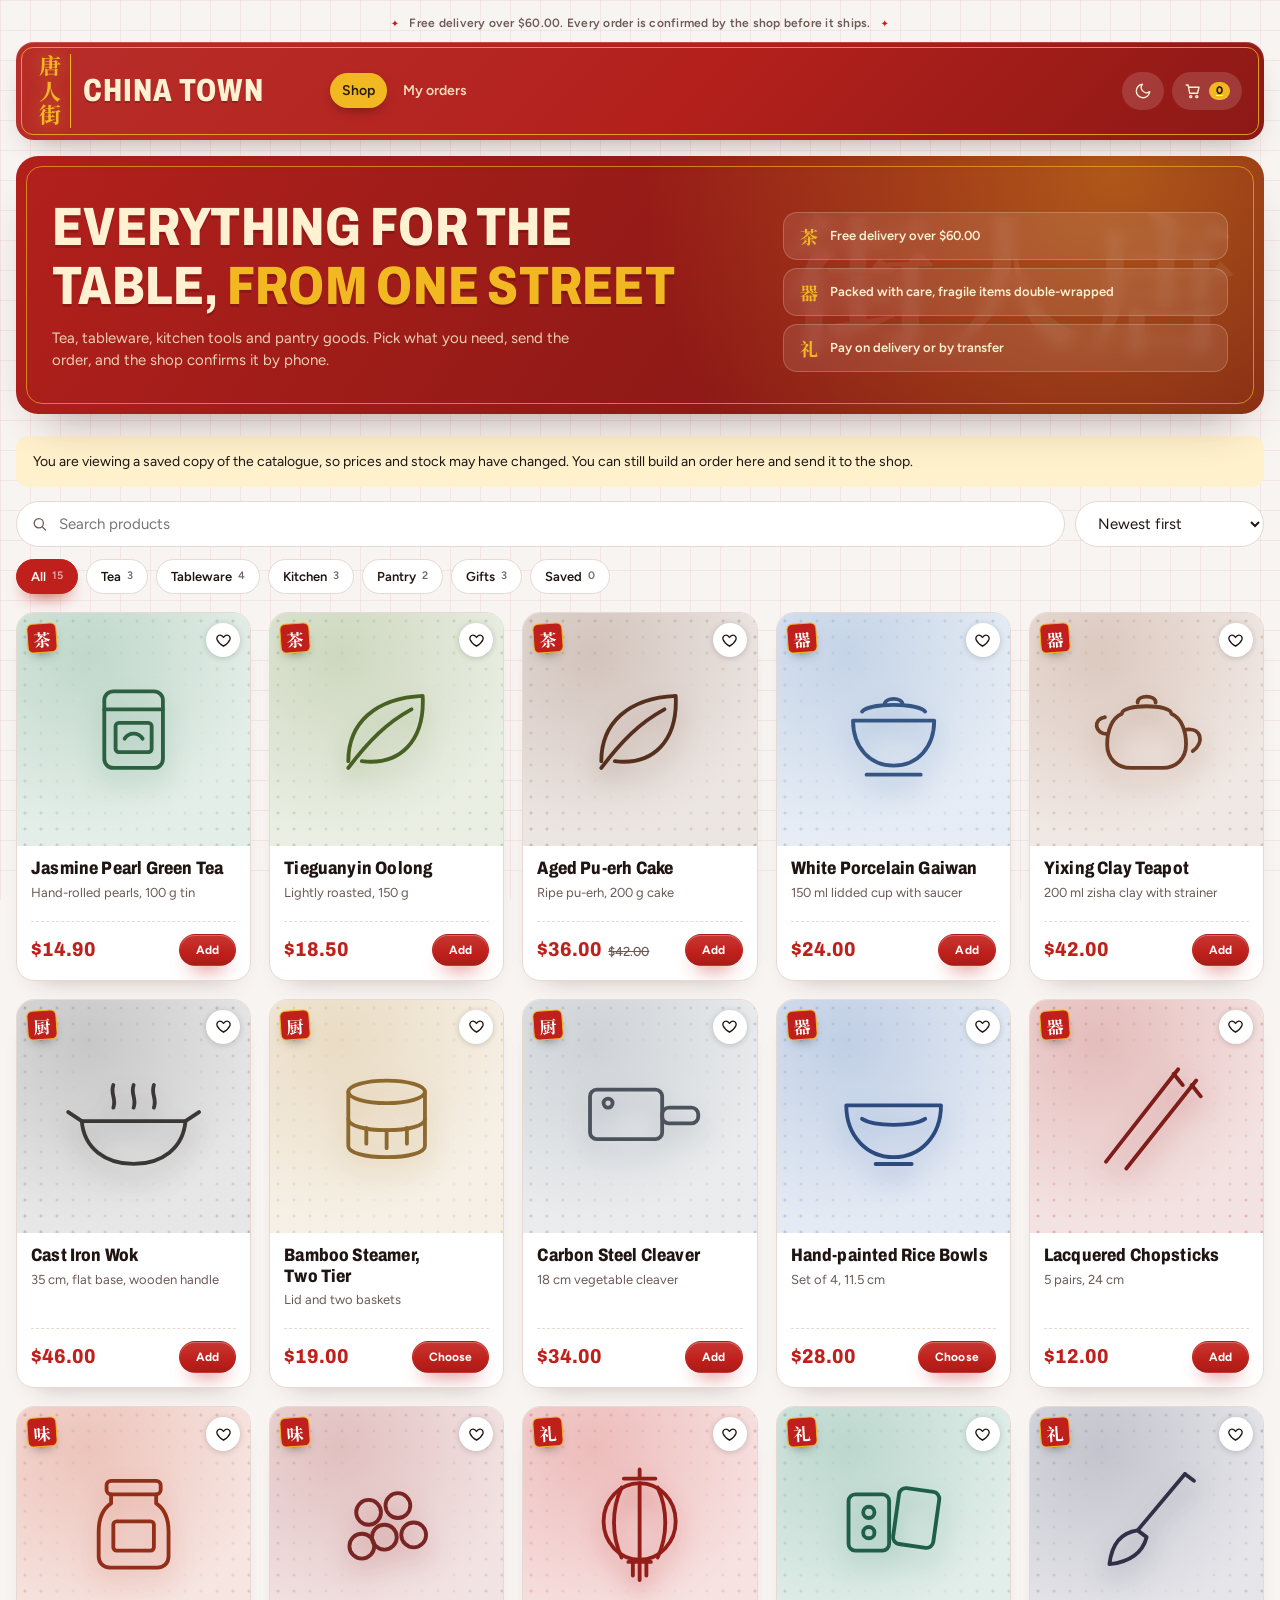
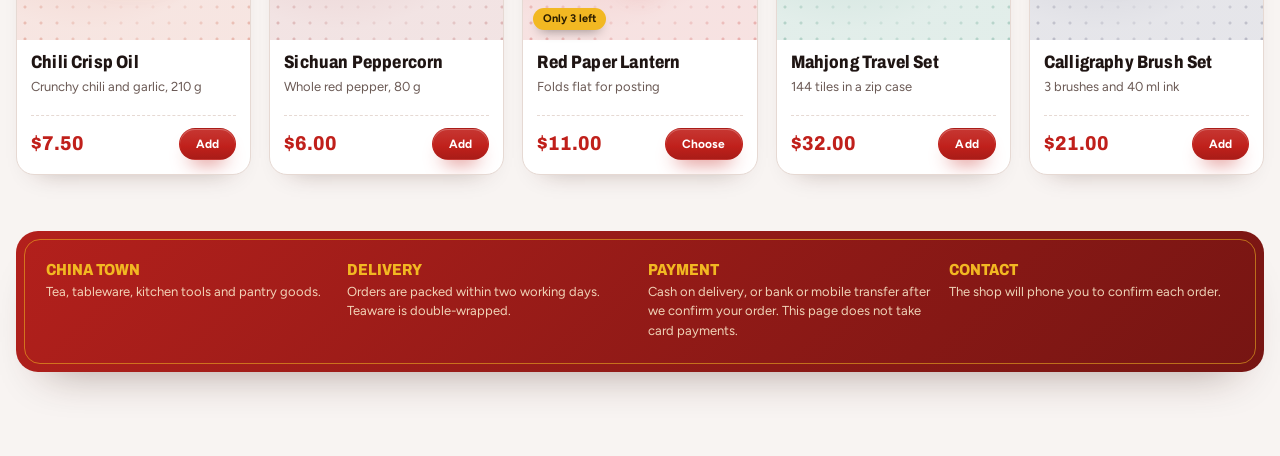
==== index.html @ dbf99645 "Add files via upload" ====
<!doctype html>
<html lang="en">
<head>
<meta charset="utf-8">
<meta name="viewport" content="width=device-width,initial-scale=1,viewport-fit=cover">
<title>China Town</title>
<meta name="description" content="China Town online shop: tea, tableware, kitchen tools and pantry goods.">
<link rel="stylesheet" href="https://fonts.googleapis.com/css2?family=Archivo:wdth,wght@62..125,500..900&family=Figtree:wght@400..700&display=swap">
<link rel="stylesheet" href="https://fonts.googleapis.com/css2?family=Noto+Serif+SC:wght@700&text=%E5%94%90%E4%BA%BA%E8%A1%97%E8%8C%B6%E5%99%A8%E5%8E%A8%E5%91%B3%E7%A4%BC%E5%93%81&display=swap">
<link rel="stylesheet" href="styles.css">
</head>
<body>
<div class="wrap" id="app"></div>
<dialog id="edDlg"></dialog>
<dialog id="cpDlg">
  <div class="dl">
    <h2>Copy details</h2>
    <p class="muted" style="margin:0">Your browser blocked the copy button. Select the text below and copy it.</p>
    <textarea id="cpTxt" rows="9" readonly></textarea>
    <div class="row"><button class="btn btn-line" id="cpClose">Close</button></div>
  </div>
</dialog>
<div id="toast" role="status"></div>
<button class="btn btn-red fab" id="fab" hidden></button>

<script src="app.js"></script>
</body>
</html>
---- styles.css ----
/* Page basics (the Claude viewer supplied these; standalone pages need them) */
:root{padding-top:env(safe-area-inset-top,0px);padding-bottom:env(safe-area-inset-bottom,0px)}
body{margin:0}
[hidden]{display:none!important}
img{max-width:100%}

/* Layout: red-and-gold shop sign header, category chips, 2 to 5 column product grid; product page is image left / buying panel right; admin mode adds tools on top of the same pages. */
:root{
  --bg:#f8f4f2; --panel:#ffffff; --panel2:#f1e9e5; --line:#e6d9d3;
  --ink:#1f1513; --muted:#6b5a55;
  --red:#c0201b; --red-ink:#ffffff; --gold:#f2b822; --gold-ink:#2a1c00; --jade:#0e6a55;
  --sign:#b3201c; --sign-ink:#fff1d2; --warn:#fff1cc; --err:#b3201c; --ok:#0e6a55;
  --font-display:'Archivo','Arial Narrow',Arial,sans-serif;
  --font-body:'Figtree','Segoe UI',system-ui,sans-serif;
  --font-cjk:'Noto Serif SC','Songti SC','SimSun',serif;
  color-scheme:light;
}
@media (prefers-color-scheme: dark){
  :root:not([data-theme="light"]){
    --bg:#150f0e; --panel:#201817; --panel2:#2a201e; --line:#3b2d2a;
    --ink:#f7ece6; --muted:#b5a199;
    --red:#d63a34; --red-ink:#ffffff; --gold:#f5c04a; --gold-ink:#2a1c00; --jade:#3bb596;
    --sign:#8f1713; --sign-ink:#ffeccb; --warn:#3a2d12; --err:#ff7a73; --ok:#3bb596;
    color-scheme:dark;
  }
}
:root[data-theme="dark"]{
  --bg:#150f0e; --panel:#201817; --panel2:#2a201e; --line:#3b2d2a;
  --ink:#f7ece6; --muted:#b5a199;
  --red:#d63a34; --red-ink:#ffffff; --gold:#f5c04a; --gold-ink:#2a1c00; --jade:#3bb596;
  --sign:#8f1713; --sign-ink:#ffeccb; --warn:#3a2d12; --err:#ff7a73; --ok:#3bb596;
  color-scheme:dark;
}
*{box-sizing:border-box}
body{margin:0;background:var(--bg);color:var(--ink);font:15px/1.5 var(--font-body);
  padding-block:0;padding-left:max(16px,env(safe-area-inset-left,0px));padding-right:max(16px,env(safe-area-inset-right,0px))}
.wrap{max-width:1280px;margin:0 auto;padding-bottom:84px}
button,input,select,textarea{font:inherit;color:inherit}
a{color:inherit}
:focus-visible{outline:2px solid var(--gold);outline-offset:2px}
h1,h2,h3{margin:0;font-family:var(--font-display);font-stretch:80%;font-weight:800;letter-spacing:.005em;text-wrap:balance;line-height:1.1}
.muted{color:var(--muted)}
.num{font-variant-numeric:tabular-nums}

/* ticker + sign */
.ticker{margin-top:10px;text-align:center;font-size:12px;color:var(--muted);padding:4px 8px}
header.top{margin-top:6px;background:var(--sign);color:var(--sign-ink);border-radius:16px;padding:12px 18px;display:flex;align-items:center;gap:14px 22px;flex-wrap:wrap;position:relative}
header.top::after{content:"";position:absolute;inset:5px;border:1.5px solid var(--gold);border-radius:12px;pointer-events:none;opacity:.8}
.logo{display:flex;align-items:center;gap:12px;text-decoration:none;color:var(--sign-ink);position:relative;z-index:1}
.logo .cjk{font:700 22px/1 var(--font-cjk);writing-mode:vertical-rl;letter-spacing:.12em;color:var(--gold);border-right:1.5px solid var(--gold);padding-right:10px}
.logo .nm{font:800 30px/1 var(--font-display);font-stretch:75%;text-transform:uppercase;letter-spacing:.03em}
nav.main{display:flex;gap:4px;position:relative;z-index:1}
nav.main a{text-decoration:none;padding:7px 12px;border-radius:99px;font-weight:600;font-size:14px;color:var(--sign-ink);opacity:.9}
nav.main a:hover{background:rgba(255,255,255,.14)}
nav.main a[aria-current="page"]{background:var(--gold);color:var(--gold-ink);opacity:1}
.tools{margin-left:auto;display:flex;align-items:center;gap:8px;position:relative;z-index:1}
.ib{background:rgba(255,255,255,.14);border:0;color:var(--sign-ink);height:38px;min-width:38px;padding:0 12px;border-radius:99px;cursor:pointer;display:inline-flex;align-items:center;justify-content:center;gap:7px;font-weight:600;font-size:13px}
.ib:hover{background:rgba(255,255,255,.24)}
.ib svg{width:18px;height:18px;fill:none;stroke:currentColor;stroke-width:1.8;stroke-linecap:round;stroke-linejoin:round}
.ib .cnt{background:var(--gold);color:var(--gold-ink);border-radius:99px;font-size:11px;font-weight:800;padding:1px 7px;min-width:20px;text-align:center}
.adm[aria-pressed="true"]{background:var(--gold);color:var(--gold-ink)}
.adm .kn{width:26px;height:14px;border-radius:14px;background:rgba(255,255,255,.35);position:relative;flex:none}
.adm .kn::after{content:"";position:absolute;left:2px;top:2px;width:10px;height:10px;border-radius:50%;background:#fff;transition:transform .2s}
.adm[aria-pressed="true"] .kn{background:rgba(0,0,0,.25)}
.adm[aria-pressed="true"] .kn::after{transform:translateX(12px)}

/* generic */
.btn{display:inline-flex;align-items:center;justify-content:center;gap:8px;border:1.5px solid transparent;border-radius:10px;padding:10px 18px;font-weight:700;font-size:14px;cursor:pointer;text-decoration:none;transition:transform .08s,background .15s,border-color .15s}
.btn:active{transform:translateY(1px)}
.btn[disabled]{opacity:.45;cursor:not-allowed}
.btn-red{background:var(--red);color:var(--red-ink)}
.btn-red:hover:not([disabled]){filter:brightness(1.08)}
.btn-gold{background:var(--gold);color:var(--gold-ink)}
.btn-line{background:transparent;border-color:var(--line);color:var(--ink)}
.btn-line:hover:not([disabled]){border-color:var(--ink)}
.btn-sm{padding:6px 11px;font-size:12px;border-radius:8px}
.btn-danger{background:transparent;border-color:var(--err);color:var(--err)}
.btn-danger.armed{background:var(--err);color:var(--bg)}
.chip{display:inline-flex;align-items:center;gap:6px;padding:7px 14px;border-radius:99px;border:1.5px solid var(--line);background:var(--panel);font-size:13px;font-weight:600;text-decoration:none;cursor:pointer;color:var(--ink)}
.chip:hover{border-color:var(--ink)}
.chip[aria-current="true"],.chip[aria-pressed="true"]{background:var(--ink);color:var(--bg);border-color:var(--ink)}
.chip small{opacity:.65;font-weight:600}
.pill{display:inline-block;padding:2px 10px;border-radius:99px;font-size:11px;font-weight:700;text-transform:uppercase;letter-spacing:.05em}
.s-placed{background:var(--warn);color:var(--ink)}
.s-confirmed{background:color-mix(in srgb,var(--jade) 20%,var(--panel));color:var(--ink)}
.s-shipped{background:color-mix(in srgb,#3d6fb0 24%,var(--panel));color:var(--ink)}
.s-delivered{background:var(--jade);color:#fff}
.s-cancelled{background:color-mix(in srgb,var(--err) 18%,var(--panel));color:var(--err)}
.note{border:1px solid var(--line);background:var(--panel);border-radius:12px;padding:14px 16px;font-size:14px}
.note.warn{background:var(--warn);border-color:transparent}
.note.err{border-color:var(--err);color:var(--err)}

/* hero + toolbar */
.hero{display:grid;grid-template-columns:minmax(0,1.6fr) minmax(0,1fr);gap:20px;align-items:end;padding-block:30px 18px}
.hero h1{font-size:clamp(30px,5vw,54px);text-transform:uppercase}
.hero h1 em{font-style:normal;color:var(--red)}
.hero p{margin:10px 0 0;color:var(--muted);max-width:52ch}
.perks{display:grid;gap:8px}
.perks div{background:var(--panel);border:1px solid var(--line);border-radius:12px;padding:10px 14px;font-size:13px;font-weight:600;display:flex;gap:10px;align-items:center}
.perks b{font:700 18px var(--font-cjk);color:var(--red);width:22px;text-align:center}
.toolbar{display:flex;gap:10px;flex-wrap:wrap;align-items:center;margin-bottom:12px}
.search{position:relative;flex:1 1 220px;min-width:0}
.search svg{position:absolute;left:12px;top:50%;transform:translateY(-50%);width:17px;height:17px;fill:none;stroke:var(--muted);stroke-width:1.8;stroke-linecap:round}
.search input{width:100%;padding:10px 12px 10px 36px;border-radius:10px;border:1.5px solid var(--line);background:var(--panel)}
select,input[type=text],input[type=number],input[type=tel],input[type=email],textarea{background:var(--panel);border:1.5px solid var(--line);border-radius:10px;padding:10px 12px;width:100%;min-width:0}
select{width:auto;padding-right:30px}
.chips{display:flex;gap:8px;flex-wrap:wrap;margin-bottom:18px}
.admbar{display:flex;gap:10px 16px;flex-wrap:wrap;align-items:center;background:var(--warn);border-radius:12px;padding:12px 16px;margin-bottom:14px;font-size:14px}
.admbar .btn{margin-left:auto}

/* grid + card */
.grid{display:grid;grid-template-columns:repeat(auto-fill,minmax(212px,1fr));gap:14px}
.card{position:relative;background:var(--panel);border:1px solid var(--line);border-radius:14px;overflow:hidden;display:flex;flex-direction:column;min-width:0;transition:border-color .15s,transform .15s}
.card:hover{border-color:var(--ink);transform:translateY(-2px)}
.card.off{border-style:dashed;opacity:.72}
.card .cl{text-decoration:none;display:block;padding:0 0 4px}
.aw{position:relative}
.card h3{font-size:17px;padding:12px 14px 0;line-height:1.15}
.card .tg{margin:4px 14px 0;font-size:13px;color:var(--muted);min-height:2.6em}
.card .pr{display:flex;align-items:center;justify-content:space-between;gap:8px;padding:8px 14px 14px;margin-top:auto}
.price{font:800 20px var(--font-display);font-stretch:90%;font-variant-numeric:tabular-nums}
.was{font-size:13px;color:var(--muted);text-decoration:line-through;margin-left:6px;font-weight:500}
.art{aspect-ratio:1;display:grid;place-items:center;position:relative;overflow:hidden;color:color-mix(in srgb,var(--h) 72%,var(--ink));background:color-mix(in srgb,var(--h) 15%,var(--panel))}
.art svg{width:58%;height:58%;fill:none;stroke:currentColor;stroke-width:3.4;stroke-linecap:round;stroke-linejoin:round}
.art img{position:absolute;inset:0;width:100%;height:100%;object-fit:cover}
.seal{position:absolute;left:10px;top:10px;width:30px;height:30px;border-radius:6px;background:var(--red);color:#fff;font:700 17px/30px var(--font-cjk);text-align:center;transform:rotate(-4deg)}
.stag{position:absolute;left:10px;bottom:10px;padding:3px 10px;border-radius:99px;font-size:11px;font-weight:700;background:var(--gold);color:var(--gold-ink)}
.stag.out{background:var(--ink);color:var(--bg)}
.stag.hid{left:auto;right:10px;background:var(--panel);color:var(--ink);border:1px dashed var(--ink)}
.heart{position:absolute;right:10px;top:10px;width:34px;height:34px;border-radius:50%;border:0;background:var(--panel);cursor:pointer;display:grid;place-items:center;box-shadow:0 1px 6px rgba(0,0,0,.18);z-index:2}
.heart svg{width:17px;height:17px;fill:none;stroke:var(--ink);stroke-width:1.9}
.heart[aria-pressed="true"] svg{fill:var(--red);stroke:var(--red)}
.ad{display:flex;gap:6px;flex-wrap:wrap;padding:0 14px 14px}
.empty{grid-column:1/-1;border:1.5px dashed var(--line);border-radius:14px;padding:44px 20px;text-align:center;color:var(--muted)}
.empty b{display:block;color:var(--ink);font:800 20px var(--font-display);font-stretch:85%;margin-bottom:6px}

/* product page */
.crumb{display:flex;gap:8px;align-items:center;font-size:13px;color:var(--muted);padding-block:22px 14px;flex-wrap:wrap}
.crumb a{text-decoration:none}.crumb a:hover{color:var(--ink);text-decoration:underline}
.pdp{display:grid;grid-template-columns:minmax(0,1fr) minmax(0,1fr);gap:28px;align-items:start}
.pdp .big{border-radius:16px;overflow:hidden;border:1px solid var(--line);position:sticky;top:calc(env(safe-area-inset-top,0px) + 12px)}
.pdp .big .seal{width:40px;height:40px;font-size:23px;line-height:40px;left:14px;top:14px}
.pdp h1{font-size:clamp(28px,4vw,42px);text-transform:uppercase}
.pdp .cat{font-size:12px;font-weight:700;letter-spacing:.1em;text-transform:uppercase;color:var(--red);margin-bottom:6px}
.pdp .pp{display:flex;align-items:baseline;gap:10px;margin:14px 0}
.pdp .pp .price{font-size:34px}
.save{background:var(--red);color:#fff;border-radius:6px;padding:2px 8px;font-size:12px;font-weight:700}
.stock{font-size:13px;font-weight:700;margin-bottom:14px}
.stock.in{color:var(--ok)}.stock.low{color:#b36b00}.stock.out{color:var(--err)}
.opt{margin:14px 0}
.opt .lb{font-size:12px;font-weight:700;text-transform:uppercase;letter-spacing:.08em;color:var(--muted);margin-bottom:8px}
.opt .row{display:flex;gap:8px;flex-wrap:wrap}
.buy{display:flex;gap:10px;flex-wrap:wrap;align-items:center;margin:18px 0}
.qty{display:inline-flex;align-items:center;border:1.5px solid var(--line);border-radius:10px;background:var(--panel)}
.qty button{width:36px;height:40px;border:0;background:none;font-size:18px;cursor:pointer}
.qty span{min-width:34px;text-align:center;font-weight:700;font-variant-numeric:tabular-nums}
.sec{border-top:1px solid var(--line);padding-block:18px}
.sec h2{font-size:20px;margin-bottom:10px}
.sec p{margin:0;color:var(--muted);max-width:62ch;white-space:pre-line}
.spec{display:grid;grid-template-columns:minmax(110px,.6fr) 1.4fr;margin:0;border:1px solid var(--line);border-radius:12px;overflow:hidden}
.spec dt,.spec dd{margin:0;padding:10px 14px;border-bottom:1px solid var(--line);font-size:14px}
.spec dt{background:var(--panel2);font-weight:700}
.spec dt:last-of-type,.spec dd:last-of-type{border-bottom:0}
.rel{padding-block:26px}
.rel h2{font-size:24px;margin-bottom:14px}

/* cart + checkout */
.page{padding-block:24px}
.page>h1{font-size:clamp(28px,4vw,40px);text-transform:uppercase;margin-bottom:18px}
.two-col{display:grid;grid-template-columns:minmax(0,1.5fr) minmax(0,1fr);gap:22px;align-items:start}
.lines{display:grid;gap:10px}
.line{display:grid;grid-template-columns:76px minmax(0,1fr) auto;gap:14px;align-items:center;background:var(--panel);border:1px solid var(--line);border-radius:14px;padding:10px}
.line .art{border-radius:10px;width:76px}
.line .art svg{width:60%;height:60%}
.line h3{font-size:17px}
.line .sub{font-size:13px;color:var(--muted)}
.line .rt{text-align:right;display:grid;gap:8px;justify-items:end}
.rm{background:none;border:0;color:var(--muted);font-size:12px;text-decoration:underline;cursor:pointer;padding:0}
.sum{background:var(--panel);border:1px solid var(--line);border-radius:14px;padding:18px;display:grid;gap:10px;position:sticky;top:calc(env(safe-area-inset-top,0px) + 12px)}
.sum .r{display:flex;justify-content:space-between;gap:10px;font-size:14px}
.sum .t{border-top:1px solid var(--line);padding-top:12px;font:800 22px var(--font-display);font-stretch:90%}
.form{display:grid;gap:14px;background:var(--panel);border:1px solid var(--line);border-radius:14px;padding:18px}
.form label,.fld{display:grid;gap:5px;font-size:12px;font-weight:700;color:var(--muted);text-transform:uppercase;letter-spacing:.06em}
.form .g2{display:grid;grid-template-columns:1fr 1fr;gap:12px}
.form label.bad input,.form label.bad textarea{border-color:var(--err)}
.pay{display:grid;gap:8px}
.pay label{display:flex;gap:10px;align-items:flex-start;text-transform:none;letter-spacing:0;font-size:14px;font-weight:600;color:var(--ink);border:1.5px solid var(--line);border-radius:10px;padding:12px;cursor:pointer}
.pay input{width:auto;margin-top:3px}
.pay label:has(input:checked){border-color:var(--ink)}
.pay small{display:block;font-weight:400;color:var(--muted)}

/* orders */
.olist{display:grid;gap:12px}
.ord{background:var(--panel);border:1px solid var(--line);border-radius:14px;padding:16px;display:grid;gap:12px}
.ord .hd{display:flex;gap:10px 14px;align-items:center;flex-wrap:wrap}
.ord .id{font:800 19px var(--font-display);font-stretch:85%;letter-spacing:.03em}
.ord ul{margin:0;padding:0;list-style:none;display:grid;gap:4px;font-size:14px}
.ord ul li{display:flex;justify-content:space-between;gap:10px}
.ord .meta{display:grid;grid-template-columns:repeat(auto-fit,minmax(200px,1fr));gap:12px;font-size:13px;color:var(--muted)}
.ord .meta b{display:block;color:var(--ink);font-size:11px;text-transform:uppercase;letter-spacing:.08em;margin-bottom:2px}
.steps{display:flex;gap:6px}
.steps i{flex:1;height:6px;border-radius:6px;background:var(--line)}
.steps i.on{background:var(--jade)}
.steps.x i.on{background:var(--err)}
.ord .ft{display:flex;gap:10px;flex-wrap:wrap;align-items:center}
.ord .ft .tot{margin-left:auto;font:800 20px var(--font-display);font-stretch:90%}

/* admin dashboard */
.tiles{display:grid;grid-template-columns:repeat(auto-fit,minmax(150px,1fr));gap:10px;margin-bottom:16px}
.tile{background:var(--panel);border:1px solid var(--line);border-radius:12px;padding:12px 14px}
.tile b{display:block;font:800 26px var(--font-display);font-stretch:85%;font-variant-numeric:tabular-nums}
.tile span{font-size:12px;color:var(--muted);font-weight:600}
.tabs{display:flex;gap:8px;flex-wrap:wrap;margin-bottom:14px;align-items:center}
.tabs .sp{margin-left:auto}
.tbl{overflow-x:auto;border:1px solid var(--line);border-radius:14px;background:var(--panel)}
.tbl table{width:100%;border-collapse:collapse;font-size:14px;min-width:720px}
.tbl th,.tbl td{padding:9px 12px;text-align:left;border-bottom:1px solid var(--line);vertical-align:middle}
.tbl th{font-size:11px;text-transform:uppercase;letter-spacing:.08em;color:var(--muted);background:var(--panel2)}
.tbl tr:last-child td{border-bottom:0}
.tbl .th-art{width:44px;border-radius:8px;overflow:hidden}
.tbl .th-art .art svg{width:64%;height:64%}
.tbl input{padding:6px 8px;width:92px;border-radius:8px}
.tbl .acts{display:flex;gap:6px;flex-wrap:wrap}

/* footer, dialog, toast, fab */
footer.bot{margin-top:40px;border-top:1px solid var(--line);padding-block:22px;display:grid;grid-template-columns:repeat(auto-fit,minmax(220px,1fr));gap:16px;font-size:13px;color:var(--muted)}
footer.bot b{display:block;color:var(--ink);font:800 16px var(--font-display);font-stretch:85%;text-transform:uppercase;margin-bottom:4px}
dialog{background:var(--panel);color:var(--ink);border:1px solid var(--line);border-radius:16px;padding:0;width:min(620px,calc(100vw - 24px));max-height:calc(100vh - 24px)}
dialog::backdrop{background:rgba(0,0,0,.62)}
dialog form,dialog .dl{display:grid;gap:14px;padding:20px}
dialog h2{font-size:24px;text-transform:uppercase}
dialog .row{display:flex;gap:8px;justify-content:flex-end;flex-wrap:wrap}
dialog textarea{font:13px/1.5 ui-monospace,Menlo,Consolas,monospace}
.fld .hint{text-transform:none;letter-spacing:0;font-weight:400;font-size:12px}
.checks{display:flex;gap:18px;flex-wrap:wrap}
.checks label{display:flex;align-items:center;gap:8px;text-transform:none;letter-spacing:0;font-size:14px;color:var(--ink);font-weight:600}
.checks input{width:auto}
.ferr{color:var(--err);font-size:13px;min-height:1.2em}
#toast{position:fixed;left:50%;bottom:calc(env(safe-area-inset-bottom,0px) + 16px);transform:translate(-50%,24px);background:var(--ink);color:var(--bg);padding:10px 16px;border-radius:10px;font-size:13px;font-weight:600;opacity:0;pointer-events:none;transition:all .25s;max-width:calc(100vw - 32px);z-index:30;text-align:center}
#toast.show{opacity:1;transform:translate(-50%,0)}
.fab{position:fixed;right:max(16px,env(safe-area-inset-right,0px));bottom:calc(env(safe-area-inset-bottom,0px) + 16px);z-index:20;box-shadow:0 8px 24px rgba(0,0,0,.3)}

@media (max-width:900px){
  .hero{grid-template-columns:minmax(0,1fr)}
  .pdp,.two-col{grid-template-columns:minmax(0,1fr)}
  .pdp .big,.sum{position:static}
}
@media (max-width:560px){
  .grid{grid-template-columns:repeat(2,minmax(0,1fr));gap:10px}
  .card h3{font-size:15px;padding:10px 10px 0}
  .card .tg{margin:3px 10px 0;font-size:12px}
  .card .pr{padding:8px 10px 12px;flex-wrap:wrap}
  .ad{padding:0 10px 12px}
  .logo .nm{font-size:25px}
  .tools{margin-left:0;width:100%;justify-content:flex-end}
  .line{grid-template-columns:60px minmax(0,1fr)}
  .line .art{width:60px}
  .line .rt{grid-column:1/-1;grid-auto-flow:column;justify-content:space-between;justify-items:start;align-items:center;text-align:left}
  .form .g2{grid-template-columns:1fr}
}
@media (prefers-reduced-motion:reduce){*,*::before,*::after{animation-duration:.01s!important;transition-duration:.01s!important}}

/* ================= Upgrade layer: depth, texture, motion ================= */
:root{--shadow:rgba(60,20,10,.45);--grid:color-mix(in srgb,var(--red) 7%,transparent);--glow:color-mix(in srgb,var(--gold) 45%,transparent)}
@media (prefers-color-scheme: dark){:root:not([data-theme="light"]){--shadow:rgba(0,0,0,.7);--grid:color-mix(in srgb,var(--red) 11%,transparent)}}
:root[data-theme="dark"]{--shadow:rgba(0,0,0,.7);--grid:color-mix(in srgb,var(--red) 11%,transparent)}

html{scrollbar-color:color-mix(in srgb,var(--red) 60%,var(--line)) var(--bg)}
@media (prefers-reduced-motion:no-preference){html{scroll-behavior:smooth}}
body{background-color:var(--bg);background-image:linear-gradient(var(--grid) 1px,transparent 1px),linear-gradient(90deg,var(--grid) 1px,transparent 1px);background-size:30px 30px;background-attachment:fixed}
body::before{content:"";position:fixed;inset:0 0 auto;height:env(safe-area-inset-top,0px);background:var(--bg);z-index:25}
::selection{background:var(--gold);color:var(--gold-ink)}
:focus-visible{outline:2px solid var(--ink);outline-offset:2px;box-shadow:0 0 0 5px var(--gold)}
input:focus,select:focus,textarea:focus{outline:none;border-color:var(--red);box-shadow:0 0 0 3px color-mix(in srgb,var(--gold) 50%,transparent)}
input,select,textarea{transition:border-color .15s,box-shadow .15s}

/* announcement line */
.ticker{font-weight:600;letter-spacing:.02em}
.ticker::before,.ticker::after{content:"\2726";color:var(--red);margin-inline:10px;font-size:10px}

/* sign-board header */
header.top{position:sticky;top:calc(env(safe-area-inset-top,0px) + 8px);z-index:20;padding:12px 22px;border-radius:18px;
  background:linear-gradient(135deg,color-mix(in srgb,var(--sign) 94%,white),var(--sign) 55%,color-mix(in srgb,var(--sign) 78%,black));
  box-shadow:0 14px 30px -16px var(--shadow),inset 0 1px 0 rgba(255,255,255,.18)}
.logo .cjk{text-shadow:0 0 18px var(--glow)}
.logo .nm{font-size:32px;text-shadow:0 2px 0 rgba(0,0,0,.18)}
nav.main a{transition:background .15s,transform .15s}
nav.main a[aria-current="page"]{box-shadow:0 6px 14px -6px rgba(0,0,0,.45)}
.ib{transition:background .15s,transform .15s}
.ib:hover{transform:translateY(-1px)}

/* hero banner */
.hero{position:relative;overflow:hidden;margin:16px 0 22px;padding:42px 36px;border-radius:22px;color:var(--sign-ink);
  background:radial-gradient(circle at 88% 6%,color-mix(in srgb,var(--gold) 40%,transparent),transparent 42%),linear-gradient(125deg,var(--sign),color-mix(in srgb,var(--sign) 66%,black));
  box-shadow:0 26px 46px -28px var(--shadow)}
.hero>*{position:relative;z-index:1}
.hero::before{content:"";position:absolute;inset:10px;border:1.5px solid color-mix(in srgb,var(--gold) 65%,transparent);border-radius:16px;pointer-events:none}
.hero::after{content:"\5510\4eba\8857";position:absolute;right:28px;top:50%;transform:translateY(-50%);writing-mode:vertical-rl;font:700 150px/1 var(--font-cjk);letter-spacing:.06em;color:rgba(255,255,255,.07);pointer-events:none}
.hero h1{color:var(--sign-ink);text-shadow:0 3px 0 rgba(0,0,0,.16)}
.hero h1 em{color:var(--gold)}
.hero p{color:color-mix(in srgb,var(--sign-ink) 84%,transparent)}
.perks div{background:rgba(255,255,255,.1);border:1px solid rgba(255,255,255,.2);color:var(--sign-ink);backdrop-filter:blur(6px);border-radius:14px}
.perks b{color:var(--gold)}

/* toolbar + chips */
.search input{border-radius:99px;height:46px;padding-left:42px}
.search svg{left:15px}
.toolbar select{border-radius:99px;height:46px;padding-inline:18px 34px;cursor:pointer}
.chip{transition:transform .12s,background .15s,border-color .15s,color .15s,box-shadow .15s}
.chip:hover{transform:translateY(-1px);box-shadow:0 8px 16px -10px var(--shadow)}
.chip[aria-current="true"],.chip[aria-pressed="true"]{background:var(--red);border-color:var(--red);color:var(--red-ink);box-shadow:0 10px 18px -10px var(--red)}

/* buttons */
.btn{border-radius:12px;letter-spacing:.01em;transition:transform .12s,filter .15s,box-shadow .15s,border-color .15s,background .15s}
.btn:hover:not([disabled]){transform:translateY(-1px)}
.btn-red{background:linear-gradient(180deg,color-mix(in srgb,var(--red) 90%,white),var(--red) 58%,color-mix(in srgb,var(--red) 88%,black));box-shadow:0 12px 20px -12px var(--red),inset 0 1px 0 rgba(255,255,255,.25)}
.btn-gold{background:linear-gradient(180deg,color-mix(in srgb,var(--gold) 86%,white),var(--gold));box-shadow:0 12px 20px -12px var(--gold),inset 0 1px 0 rgba(255,255,255,.45)}
.btn-line:hover:not([disabled]){background:var(--panel)}
.card .pr .btn{border-radius:99px;padding-inline:16px}

/* product cards */
.grid{gap:18px}
.card{border-radius:18px;box-shadow:0 14px 26px -22px var(--shadow);transition:border-color .2s,transform .25s cubic-bezier(.2,.8,.2,1),box-shadow .25s}
.card:hover{transform:translateY(-5px);border-color:color-mix(in srgb,var(--gold) 70%,var(--line));box-shadow:0 26px 40px -26px var(--shadow)}
.card h3{font-size:18px;font-stretch:82%;letter-spacing:.01em}
.card .tg{padding-bottom:12px}
.card .pr{margin:auto 14px 0;padding:12px 0 14px;border-top:1px dashed var(--line)}
.price{color:var(--red)}
.art{background:radial-gradient(circle at 30% 18%,color-mix(in srgb,var(--h) 30%,var(--panel)),color-mix(in srgb,var(--h) 13%,var(--panel)) 72%)}
.art::after{content:"";position:absolute;inset:0;pointer-events:none;background-image:radial-gradient(color-mix(in srgb,var(--h) 28%,transparent) 1.4px,transparent 1.7px);background-size:16px 16px;-webkit-mask-image:radial-gradient(circle at 50% 50%,transparent 36%,#000 100%);mask-image:radial-gradient(circle at 50% 50%,transparent 36%,#000 100%)}
.art:has(img)::after{display:none}
.art svg{position:relative;z-index:1;filter:drop-shadow(0 12px 12px color-mix(in srgb,var(--h) 38%,transparent));transition:transform .4s cubic-bezier(.2,.8,.2,1)}
.card:hover .art svg{transform:translateY(-4px) scale(1.08) rotate(-2deg)}
.art img{transition:transform .5s cubic-bezier(.2,.8,.2,1)}
.card:hover .art img{transform:scale(1.07)}
.seal{z-index:2;border:1.5px solid var(--gold);box-shadow:0 6px 12px -6px rgba(0,0,0,.5)}
.stag{z-index:2;box-shadow:0 6px 12px -6px rgba(0,0,0,.45)}
.heart{transition:transform .15s}
.heart:hover{transform:scale(1.12)}
.empty{background:color-mix(in srgb,var(--panel) 82%,transparent);border-radius:20px}

/* product page */
.crumb{font-weight:500}
.pdp{gap:44px}
.pdp .big{border:0;border-radius:24px;box-shadow:0 0 0 7px var(--panel),0 0 0 8px var(--line),0 32px 52px -30px var(--shadow)}
.pdp h1{font-size:clamp(30px,4.4vw,46px);letter-spacing:.01em}
.pdp .cat{display:inline-block;padding:4px 12px;border-radius:99px;background:color-mix(in srgb,var(--red) 12%,transparent)}
.pdp .pp .price{font-size:40px}
.stock::before{content:"";display:inline-block;width:8px;height:8px;margin-right:8px;border-radius:50%;background:currentColor;vertical-align:1px}
.opt .chip{padding:9px 18px;border-radius:12px}
.buy{padding:16px;background:var(--panel);border:1px solid var(--line);border-radius:18px;box-shadow:0 18px 30px -26px var(--shadow)}
.buy .btn{flex:1 1 130px}
.qty{border-radius:12px;overflow:hidden}
.qty button{transition:background .15s}
.qty button:hover{background:var(--panel2)}
.sec{border-top:1px dashed var(--line)}
.sec h2,.rel h2{display:flex;align-items:center;gap:10px}
.sec h2::before,.rel h2::before{content:"";flex:none;width:10px;height:10px;border-radius:2px;background:var(--red);transform:rotate(45deg)}
.spec{border-radius:14px;box-shadow:0 14px 26px -24px var(--shadow)}
.spec dd{background:var(--panel)}
.page>h1::after{content:"";display:block;width:64px;height:4px;margin-top:10px;border-radius:4px;background:var(--gold)}

/* cart, checkout, orders */
.line{border-radius:16px;box-shadow:0 14px 26px -22px var(--shadow);transition:border-color .15s}
.line:hover{border-color:var(--ink)}
.sum{border-radius:18px;border-top:4px solid var(--gold);box-shadow:0 26px 42px -30px var(--shadow)}
.sum .btn{width:100%}
.form{border-radius:18px;box-shadow:0 18px 32px -26px var(--shadow)}
.pay label{transition:border-color .15s,background .15s}
.pay label:has(input:checked){border-color:var(--red);background:color-mix(in srgb,var(--gold) 14%,var(--panel))}
.pay input,.checks input{accent-color:var(--red)}
.ord{border-radius:18px;box-shadow:0 16px 30px -24px var(--shadow)}
.ord .id{color:var(--red)}
.steps i{height:8px;transition:background .2s}
.steps i.on{background:linear-gradient(90deg,var(--jade),color-mix(in srgb,var(--jade) 65%,var(--gold)))}
.pill{letter-spacing:.07em}

/* admin */
.admbar{border:1.5px dashed color-mix(in srgb,var(--gold) 70%,var(--ink));border-radius:14px;background:repeating-linear-gradient(-45deg,var(--warn) 0 16px,color-mix(in srgb,var(--warn) 88%,var(--gold)) 16px 32px)}
.tile{border-radius:16px;box-shadow:0 14px 26px -24px var(--shadow)}
.tile b{color:var(--red)}
.tbl{border-radius:16px;box-shadow:0 16px 30px -26px var(--shadow)}
.tbl tbody tr:hover td{background:color-mix(in srgb,var(--gold) 10%,var(--panel))}

/* footer */
footer.bot{position:relative;overflow:hidden;margin-top:56px;padding:30px 30px 32px;border:0;border-radius:22px;color:color-mix(in srgb,var(--sign-ink) 86%,transparent);
  background:linear-gradient(135deg,var(--sign),color-mix(in srgb,var(--sign) 66%,black));box-shadow:0 26px 46px -30px var(--shadow)}
footer.bot::after{content:"";position:absolute;inset:8px;border:1.5px solid color-mix(in srgb,var(--gold) 55%,transparent);border-radius:16px;pointer-events:none}
footer.bot b{color:var(--gold)}

/* overlays */
dialog{border-radius:22px;border-top:4px solid var(--gold);box-shadow:0 40px 80px -30px rgba(0,0,0,.7)}
dialog::backdrop{background:rgba(24,6,4,.62);backdrop-filter:blur(5px)}
dialog[open]{animation:ctDlgIn .22s cubic-bezier(.2,.8,.2,1)}
@keyframes ctDlgIn{from{opacity:0;transform:translateY(14px) scale(.98)}}
#toast{border-radius:99px;padding:11px 20px;box-shadow:0 18px 32px -14px rgba(0,0,0,.5)}
.fab[hidden]{display:none}
.fab{border-radius:99px;padding:14px 22px;box-shadow:0 18px 30px -12px var(--red),0 0 0 4px color-mix(in srgb,var(--bg) 80%,transparent)}

footer.bot a{color:var(--gold);font-weight:600}
.flag{margin:0;font-size:13px}
@media (max-width:700px){header.top{position:relative;top:auto}}
@media (max-width:560px){
  .hero{padding:28px 20px;border-radius:18px}
  .hero::after{font-size:92px;right:6px}
  .grid{gap:10px}
  .card{border-radius:14px}
  .card h3{font-size:15px}
  .card .pr{margin:auto 10px 0;padding:10px 0 12px}
  .pdp .pp .price{font-size:32px}
  footer.bot{padding:24px 20px}
}
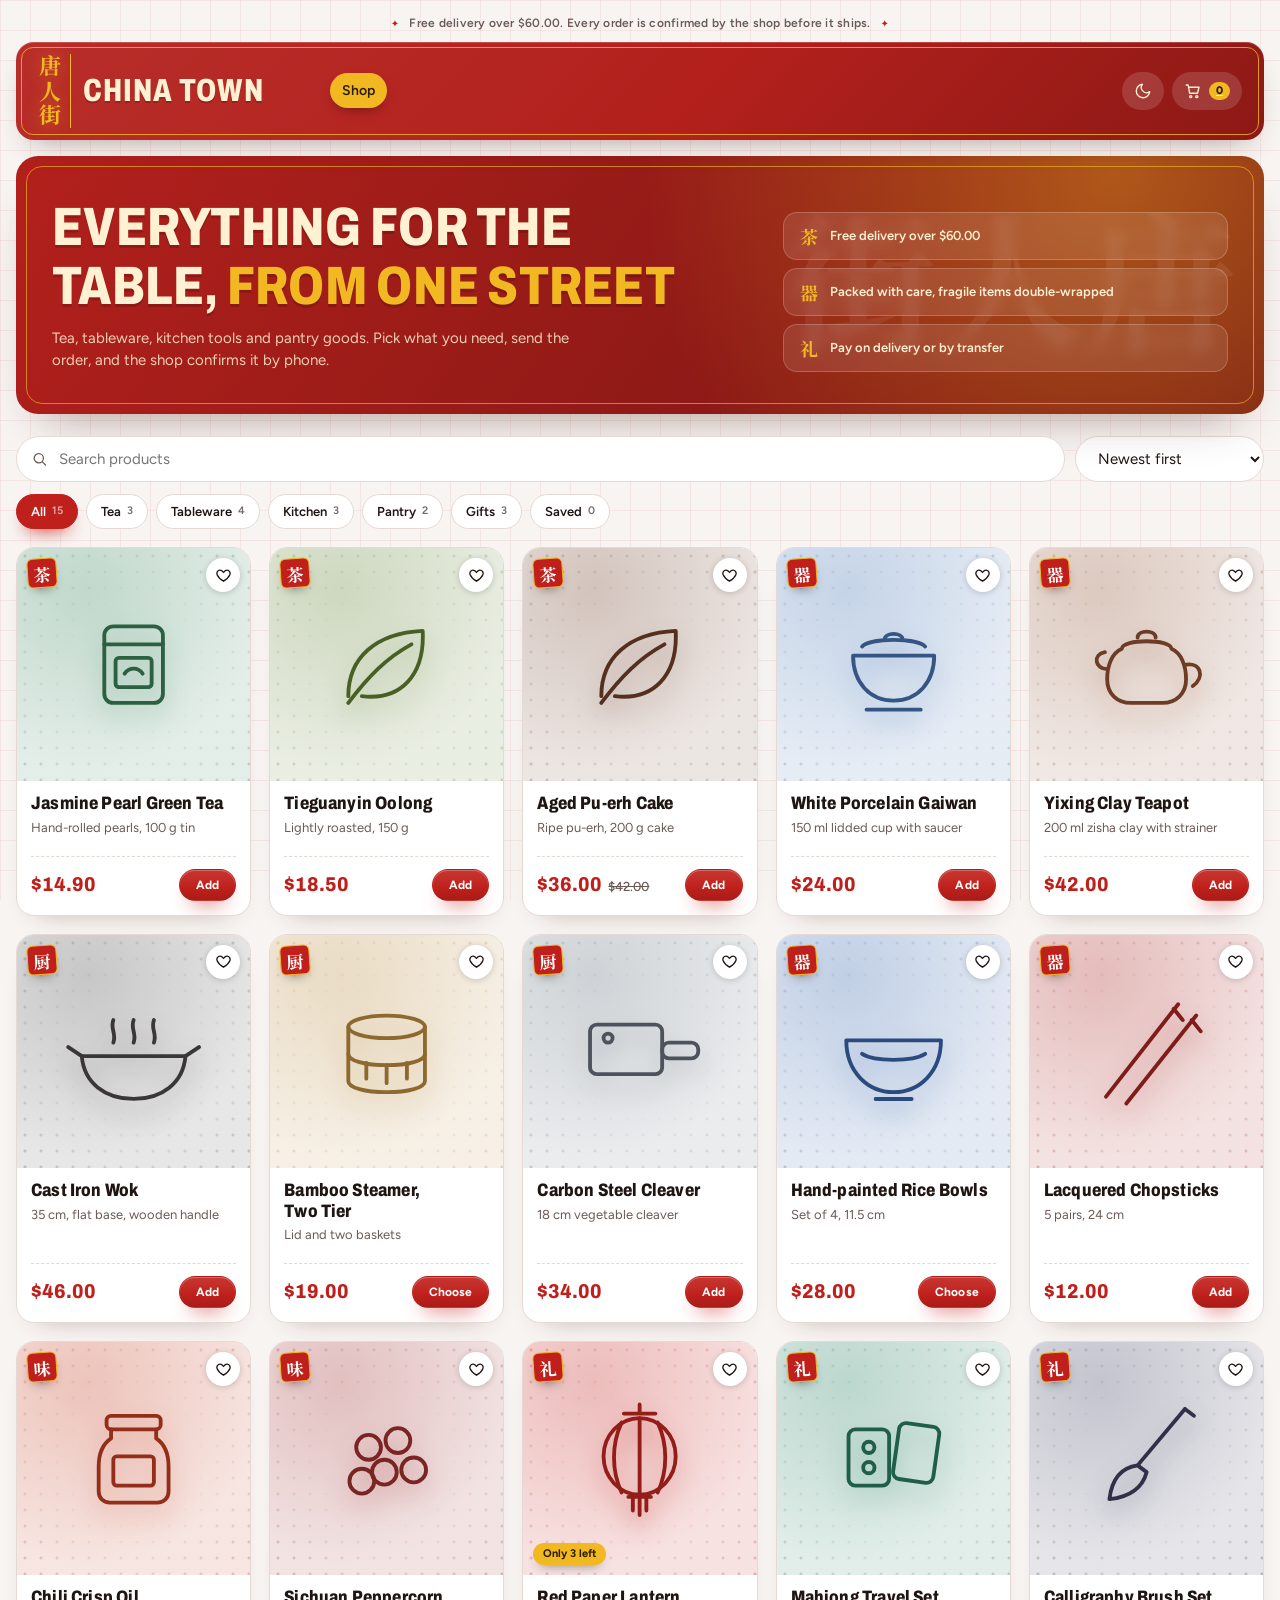
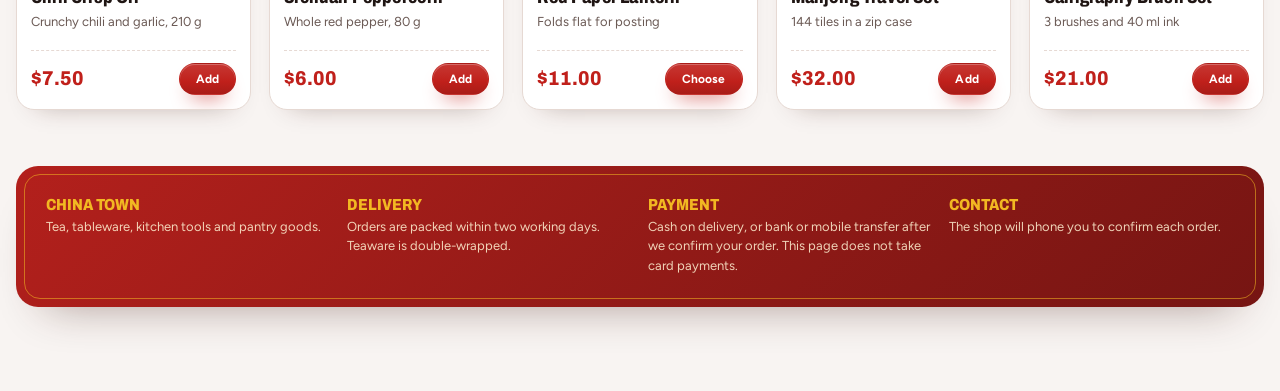
==== commit 2a4c6262: "Add files via upload" ====
--- a/index.html
+++ b/index.html
@@ -23,6 +23,8 @@
 <div id="toast" role="status"></div>
 <button class="btn btn-red fab" id="fab" hidden></button>
 
+<script src="glyphs.js"></script>
+<script>document.write('<script src="data.js?v='+Math.floor(Date.now()/60000)+'"><\/script>');</script>
 <script src="app.js"></script>
 </body>
 </html>
